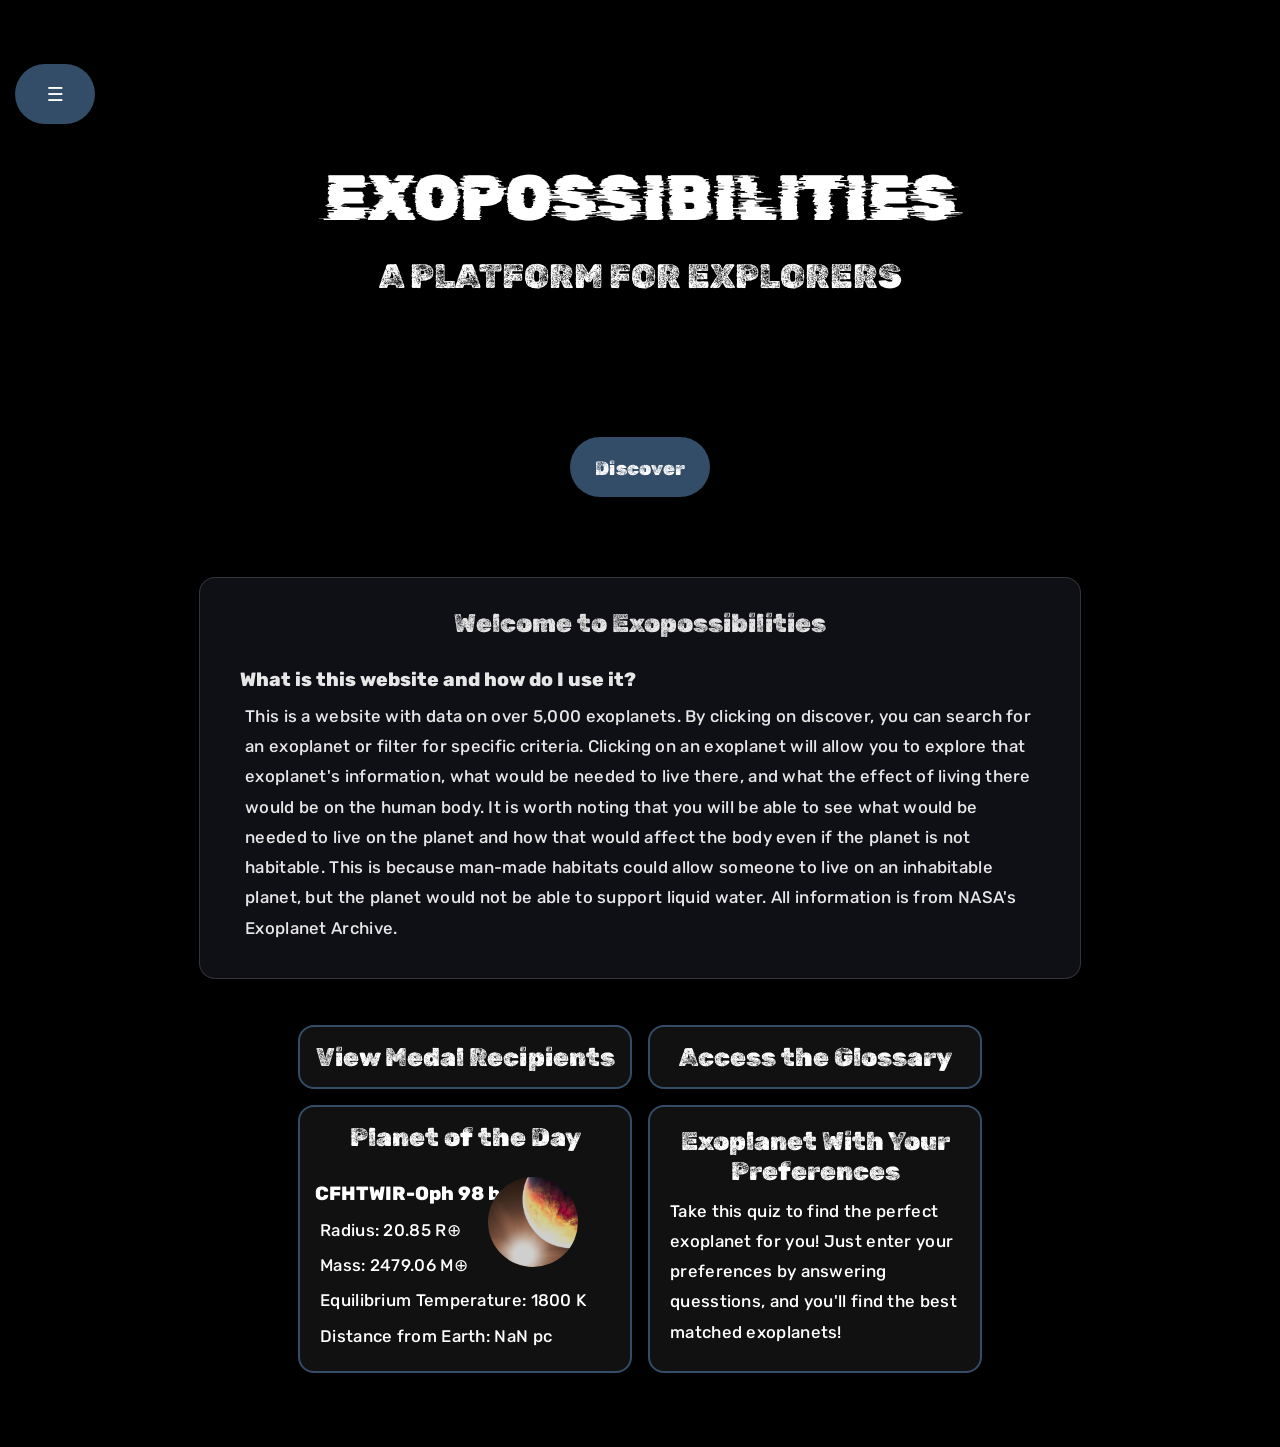
==== index.html @ 5597561e "middle of map feature" ====
<!DOCTYPE html>
<html>
    <style>
     @import url('https://fonts.googleapis.com/css2?family=Rubik+Dirt&family=Rubik+Doodle+Shadow&family=Rubik+Glitch&family=Rubik+Mono+One&family=Rubik:ital,wght@0,300..900;1,300..900&display=swap');
    </style>
    <head>
      <meta name="viewport" content="width=device-width, initial-scale=1.0">
        <title>Exopossibilities</title>
        <link rel = "stylesheet" type = "text/css" href = "stylesheets/index.css"/>
        <link rel = "stylesheet" type = "text/css" href = "stylesheets/nav-menu.css"/>
    </head>
    <body>
            <div class = "blank_space"></div>
            <h1>EXOPOSSIBILITIES</h1>
            <h2>A PLATFORM FOR EXPLORERS</h2>
            <div class = "blank_space"></div>
            <span id = "Discover" onclick = "window.location.href = 'discover.html'">Discover</span>
            <span id = "display-nav-button" onclick = "displayNav()">☰</span>
            <div id = "side-bar">
              <span id = "d" onclick = "window.location.href = 'discover.html'"><p>Discover</p></span>
              <span id = "g" onclick = "window.location.href = 'glossary.html'"><p>Glossary</p></span>
              <span id = "h" onclick = "window.location.href = 'index.html'"><p>Home</p></span>
              <span id = "m" onclick = "window.location.href = 'map.html'"><p>Map</p></span>
              <span id = "q" onclick = "window.location.href = 'quiz.html'"><p>Quiz</p></span>
              <span id = "t" onclick = "navPlanetOfTheDay()"><p>Today's Planet</p></span>
            </div>
            <div class="info-card">
               <h3>Welcome to Exopossibilities</h3>
               <h4>What is this website and how do I use it?</h4>
               <p>This is a website with data on over 5,000 exoplanets. By clicking on discover, you can search for an exoplanet or filter for specific criteria. Clicking on an exoplanet
               will allow you to explore that exoplanet's information, what would be needed to live there, and what the effect of living there would be on the human body. It is worth noting
               that you will be able to see what would be needed to live on the planet and how that would affect the body even if the planet is not habitable. This is because man-made habitats
               could allow someone to live on an inhabitable planet, but the planet would not be able to support liquid water. All information is from NASA's Exoplanet Archive.</p>
            </div>
            <div class="features">
            <div id="medalists">
                <h3>View Medal Recipients</h3>
              </div>
            <span id="glossary" onclick = "window.location.href = 'glossary.html'">
                <h3>Access the Glossary</h3>
            </span>
              <div id="planet-of-the-day"></div>
              <span id = "quiz" onclick = "window.location.href = 'quiz.html'">
                <h3>Exoplanet With Your Preferences</h3>
                <p>Take this quiz to find the perfect exoplanet for you! Just enter your preferences by answering quesstions, and you'll find the best matched exoplanets!</p>
              </span>
            <script src="jsFiles/s.js"></script>
            <script src="jsFiles/img.js"></script>
        <script src="jsFiles/nav.js"></script>
        </div>
    </body>
</html>
---- stylesheets/index.css ----
h1 {
    font-size: 4rem;
    display: flex;
    flex-direction: row;
    justify-content: center;
    padding: 20px, 50px;
    margin: 20px;
    font-family: "Rubik Glitch", system-ui;
    font-weight: 400;
    font-style: normal;
}

h2 {
    display: flex;
    flex-direction: row;
    justify-content: center;
    padding: 20px, 50px;
    margin: 20px;
    font-family: "Rubik Dirt", system-ui;
  font-weight: 400;
  font-style: normal;
  font-size: 34px;
}

.info-card {
    max-width: 800px;
    margin: 80px auto 0 auto;
    padding: 30px 40px;
    background-color: rgba(20, 20, 30, 0.75);
    border: 1px solid rgba(255, 255, 255, 0.15);
    border-radius: 16px;
    backdrop-filter: blur(6px);
    color: rgb(230, 230, 230);
}

h3 {
    display: flex;
    flex-direction: row;
    justify-content: center;
    font-size: 1.6rem;
    margin: 0 0 10px 0;
    font-family: "Rubik Dirt", system-ui;
  font-weight: 400;
  font-style: normal;
  text-align: center;
}

h4 {
    font-size: 1.2rem;
    font-weight: normal;
    margin: 30px 0 10px 0;
    font-family: "Rubik", sans-serif;
  font-optical-sizing: auto;
  font-weight: 800;
  font-style: normal;
}

p {
    font-size: 1.05rem;
    line-height: 1.8;
    letter-spacing: 0.3px;
    margin: 0;
    font-family: "Rubik", sans-serif;
  font-optical-sizing: auto;
  font-weight: 400;
  font-style: normal;
}

.blank_space {
    margin-top: 20px;
    display: flex;
    flex-direction: row;
    justify-content: left;
    padding: 60px;
}

body {
    background-image: url('../images/home_background.png');
    background-repeat: repeat-y;
    background-size: 100%;
    background-position: center;
    color: white;
    background-color: black;
}

#Discover {
    cursor: pointer;
    background-color: rgb(51, 76, 103);
    font-size: 1.2rem;
    display: flex;
    flex-direction: row;
    justify-content: center;
    padding: 20px;
    width: 100px;
    height: 20px;
    border-radius: 9999px;
    z-index: 10;
    margin: 0 auto 30px auto;
    font-family: "Rubik Dirt", system-ui;
  font-weight: 400;
  font-style: normal;
}

#Discover:hover {
    background-color: rgb(121, 142, 174);
}

.features {
  display: grid;
  grid-template-columns: repeat(2, max-content);
  gap: 1rem;
  padding: 1rem;
  justify-content: center;
}

#planet-of-the-day, #quiz, #medalists, #glossary {
    position: relative;
    background-color: #111;
    border: 2px solid rgb(51, 76, 103);
    width: 300px;
    border-radius: 16px;
    padding: 15px;
    align-content: center;
  margin-bottom: 50px;
}

#planet-of-the-day:hover, #quiz:hover, #medalists:hover, #glossary:hover {
   border-color: rgb(121, 142, 174)
}

#medalists, #glossary {
  margin-top: 30px;
  margin-bottom: 0;
  text-align: center;
  h3 {
    margin: 0;
  }
}

.planet-type-wrapper {
  position: absolute;
  top: 70px;
  right: 52px;
  width: 90px;
  height: 90px;
  display: flex;
  align-items: center;
  justify-content: center;
}

.planet-type-img {
  width: 100%;
  height: 100%;
  border-radius: 50%;
  object-fit: cover;
  display: block;
}

body {
  animation: fadeIn 1s ease-in;
}
@keyframes fadeIn {
  from { opacity: 0; }
  to { opacity: 1; }
}

@media screen and (max-width: 480px) {
  h1 { 
    font-size: 2.1rem;
    padding-left: auto;
    padding-right: auto;
    width: fit-content;
    margin: 20px auto;
    justify-content: center;
    justify-items: center;
  }
  h2 {font-size: 1.2rem; }
  body {
    overflow-x: hidden;
    padding-top: 75px;
  }
  .blank_space {padding: 0;}
  .features {
    width: fit-content;
    grid-template-columns: repeat(1, max-content);
    margin: 20px auto 0 auto;
    justify-content: center;
    justify-items: center;
  }
  #quiz, #planet-of-the-day, #glossary, #medalists {
    margin-bottom: 15px;
    margin-top: 0;
  }
  #medalists {
    margin-top: 30px;
  }
  #quiz {
    margin-bottom: 30px;
  }
  #Discover, #display-nav-button {
    font-size: 1rem;
    padding: 10px;
    margin-bottom: 20px;
  }
}

.medalist-card {
  border: 2px solid gold;
  background: linear-gradient(135deg, #1a1a2e, #2a2a1e);
}

.medalist-card h3 {
  color: gold;
}

 .medalist-card h4 {
  font-size: .9rem;
  color: gold;
  display: flex;
  flex-direction: row;
  justify-content: center;
  margin: 0;
  padding: 8px 0 8px 0;
 }

.planet_card.medalist-card {
  box-shadow: 0 0 12px rgba(255, 215, 0, 0.4);
}
---- stylesheets/nav-menu.css ----
#display-nav-button, #share-button {
  position: fixed;
    top: 64px;
    cursor: pointer;
    background-color: rgb(51, 76, 103);
    display: flex;
    flex-direction: row;
    justify-content: center;
    text-align: center;
    align-items: center;
    padding: 20px;
    width: 40px;
    height: 20px;
    border-radius: 9999px;
    z-index: 10;
    font-family: "Rubik Dirt", system-ui;
  font-style: normal;
  z-index: 21;
}

#display-nav-button {
  left: 15px;
  font-weight: 600;
  font-size: 1.2rem;
}

#share-button {
  left: 100px;
  font-weight: 400;
  font-size: 1.4rem;
}

#side-bar {
  position: fixed;
  display: none;
  flex-direction: column;
  gap: 20px;
  width: 110px;
  text-align: center;
  height: 100%;
  top: 0;
  left: 0;
  background-color: rgba(20, 20, 30, 0.75);
  border: 1px solid rgba(255, 255, 255, 0.15);
  backdrop-filter: blur(6px);
  color: rgb(230, 230, 230);
  padding-top: 160px;
  justify-items: center;
  z-index: 20;
}

#d:hover, #h:hover, #g:hover, #q:hover, #t:hover {
  width: min-content;
  padding: 10px;
  margin: -10px auto;
  background-color: rgb(121, 142, 174);
  border-radius: 999px;
  cursor: pointer;
}

#display-nav-button:hover {
    background-color: rgb(121, 142, 174);
}

p {
    font-size: 1.05rem;
    line-height: 1.8;
    margin: 5px;
    font-family: "Rubik", sans-serif;
  font-optical-sizing: auto;
  font-weight: 450;
  font-style: normal;
}

@media print {
  #display-nav-button, #share-button {
    display: none;
  }
}
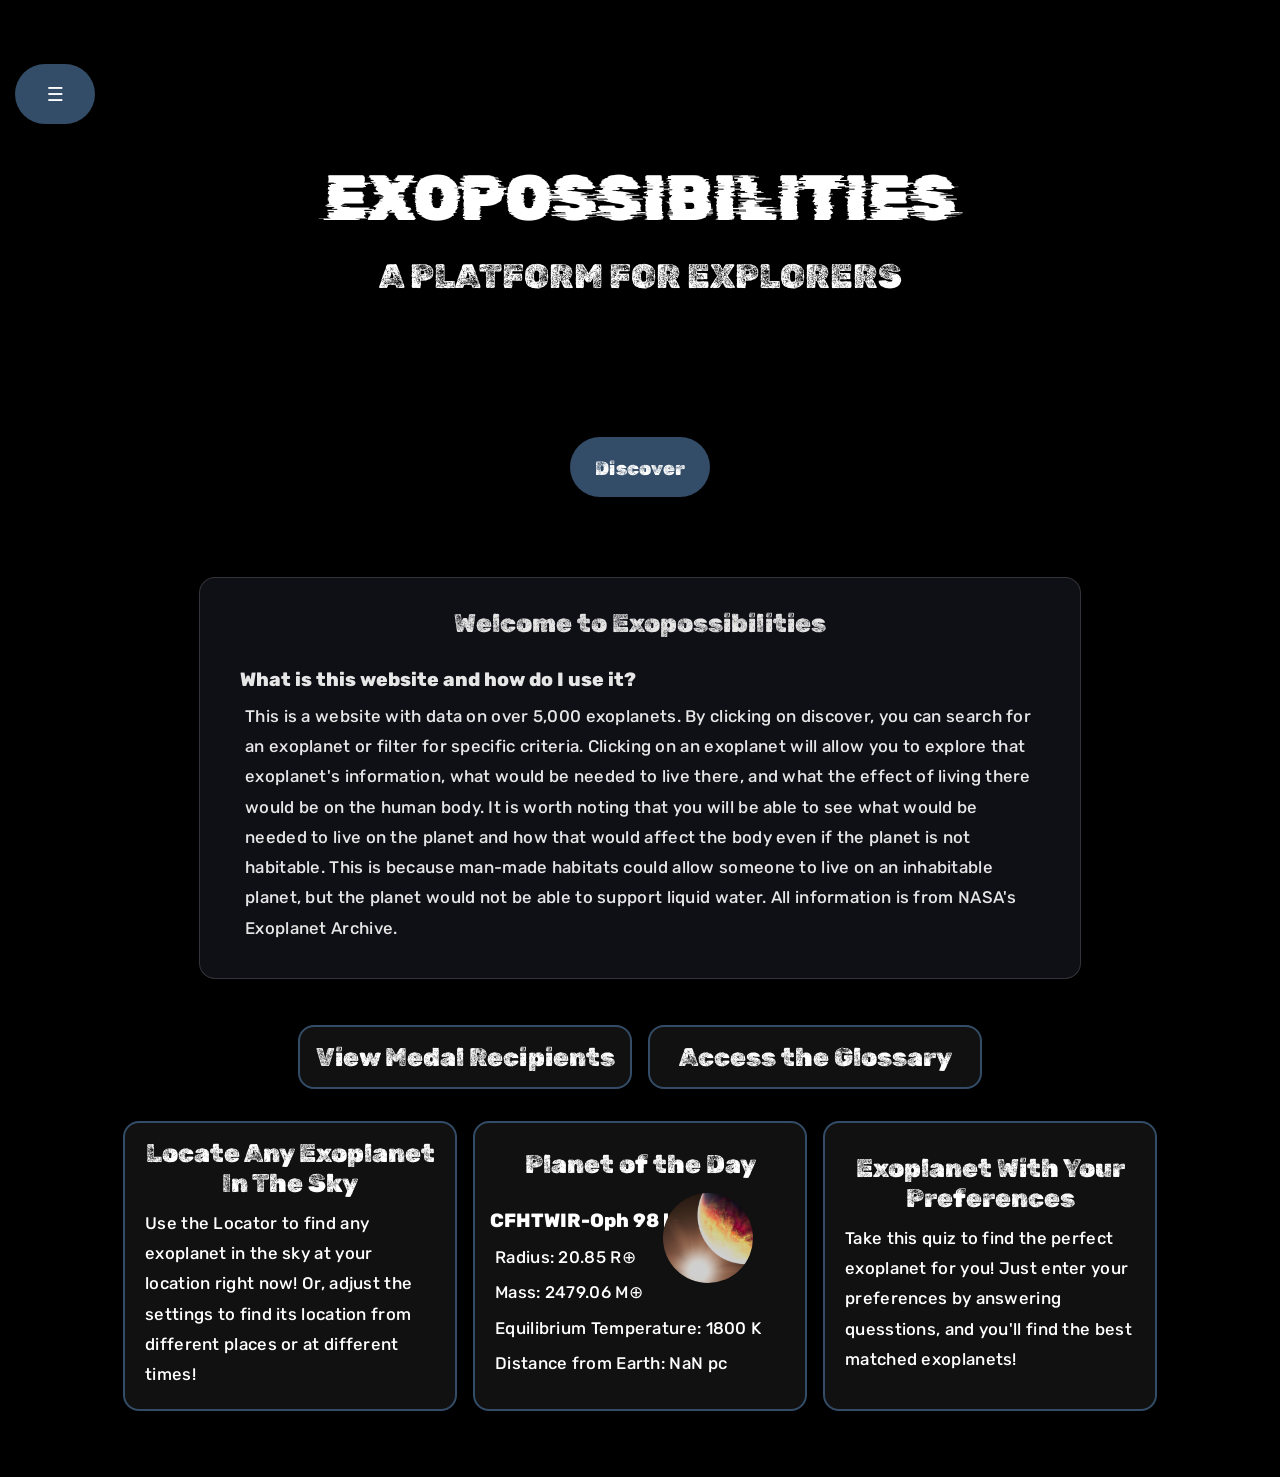
==== commit b7d13b04: "added locator to home pg" ====
--- a/index.html
+++ b/index.html
@@ -1,9 +1,9 @@
 <!DOCTYPE html>
 <html>
+    <head>
     <style>
      @import url('https://fonts.googleapis.com/css2?family=Rubik+Dirt&family=Rubik+Doodle+Shadow&family=Rubik+Glitch&family=Rubik+Mono+One&family=Rubik:ital,wght@0,300..900;1,300..900&display=swap');
     </style>
-    <head>
       <meta name="viewport" content="width=device-width, initial-scale=1.0">
         <title>Exopossibilities</title>
         <link rel = "stylesheet" type = "text/css" href = "stylesheets/index.css"/>
@@ -20,7 +20,7 @@
               <span id = "d" onclick = "window.location.href = 'discover.html'"><p>Discover</p></span>
               <span id = "g" onclick = "window.location.href = 'glossary.html'"><p>Glossary</p></span>
               <span id = "h" onclick = "window.location.href = 'index.html'"><p>Home</p></span>
-              <span id = "m" onclick = "window.location.href = 'map.html'"><p>Map</p></span>
+              <span id = "m" onclick = "window.location.href = 'map.html'"><p>Locator</p></span>
               <span id = "q" onclick = "window.location.href = 'quiz.html'"><p>Quiz</p></span>
               <span id = "t" onclick = "navPlanetOfTheDay()"><p>Today's Planet</p></span>
             </div>
@@ -32,21 +32,27 @@
                that you will be able to see what would be needed to live on the planet and how that would affect the body even if the planet is not habitable. This is because man-made habitats
                could allow someone to live on an inhabitable planet, but the planet would not be able to support liquid water. All information is from NASA's Exoplanet Archive.</p>
             </div>
-            <div class="features">
+              <div class="features1">
             <div id="medalists">
                 <h3>View Medal Recipients</h3>
               </div>
             <span id="glossary" onclick = "window.location.href = 'glossary.html'">
                 <h3>Access the Glossary</h3>
             </span>
+              </div>
+              <div class="features2">
+            <span id="locator" onclick="window.location.href = 'map.html'">
+              <h3>Locate Any Exoplanet In The Sky</h3>
+              <p>Use the Locator to find any exoplanet in the sky at your location right now! Or, adjust the settings to find its location from different places or at different times!</p>
+            </span>
               <div id="planet-of-the-day"></div>
               <span id = "quiz" onclick = "window.location.href = 'quiz.html'">
                 <h3>Exoplanet With Your Preferences</h3>
                 <p>Take this quiz to find the perfect exoplanet for you! Just enter your preferences by answering quesstions, and you'll find the best matched exoplanets!</p>
               </span>
+              </div>
             <script src="jsFiles/s.js"></script>
             <script src="jsFiles/img.js"></script>
         <script src="jsFiles/nav.js"></script>
-        </div>
     </body>
 </html> 
--- a/stylesheets/index.css
+++ b/stylesheets/index.css
@@ -105,15 +105,31 @@
     background-color: rgb(121, 142, 174);
 }
 
-.features {
+.features1 {
   display: grid;
   grid-template-columns: repeat(2, max-content);
   gap: 1rem;
   padding: 1rem;
   justify-content: center;
-}
-
-#planet-of-the-day, #quiz, #medalists, #glossary {
+  margin-top: 30px;
+  margin-bottom: 0;
+  text-align: center;
+  h3 {
+    margin: 0;
+  }
+}
+
+.features2 {
+  display: grid;
+  grid-template-columns: repeat(3, max-content);
+  gap: 1rem;
+  padding: 1rem;
+  justify-content: center;
+  margin: 0;
+  margin-bottom: 50px;
+}
+
+#planet-of-the-day, #quiz, #medalists, #glossary, #locator {
     position: relative;
     background-color: #111;
     border: 2px solid rgb(51, 76, 103);
@@ -121,20 +137,10 @@
     border-radius: 16px;
     padding: 15px;
     align-content: center;
-  margin-bottom: 50px;
-}
-
-#planet-of-the-day:hover, #quiz:hover, #medalists:hover, #glossary:hover {
+}
+
+#planet-of-the-day:hover, #quiz:hover, #medalists:hover, #glossary:hover, #locator:hover {
    border-color: rgb(121, 142, 174)
-}
-
-#medalists, #glossary {
-  margin-top: 30px;
-  margin-bottom: 0;
-  text-align: center;
-  h3 {
-    margin: 0;
-  }
 }
 
 .planet-type-wrapper {
@@ -180,14 +186,14 @@
     padding-top: 75px;
   }
   .blank_space {padding: 0;}
-  .features {
+  .features1, .features2 {
     width: fit-content;
     grid-template-columns: repeat(1, max-content);
     margin: 20px auto 0 auto;
     justify-content: center;
     justify-items: center;
   }
-  #quiz, #planet-of-the-day, #glossary, #medalists {
+  #quiz, #planet-of-the-day, #glossary, #medalists, #locator {
     margin-bottom: 15px;
     margin-top: 0;
   }
--- a/stylesheets/nav-menu.css
+++ b/stylesheets/nav-menu.css
@@ -49,7 +49,7 @@
   z-index: 20;
 }
 
-#d:hover, #h:hover, #g:hover, #q:hover, #t:hover {
+#d:hover, #h:hover, #g:hover, #m:hover, #q:hover, #t:hover {
   width: min-content;
   padding: 10px;
   margin: -10px auto;
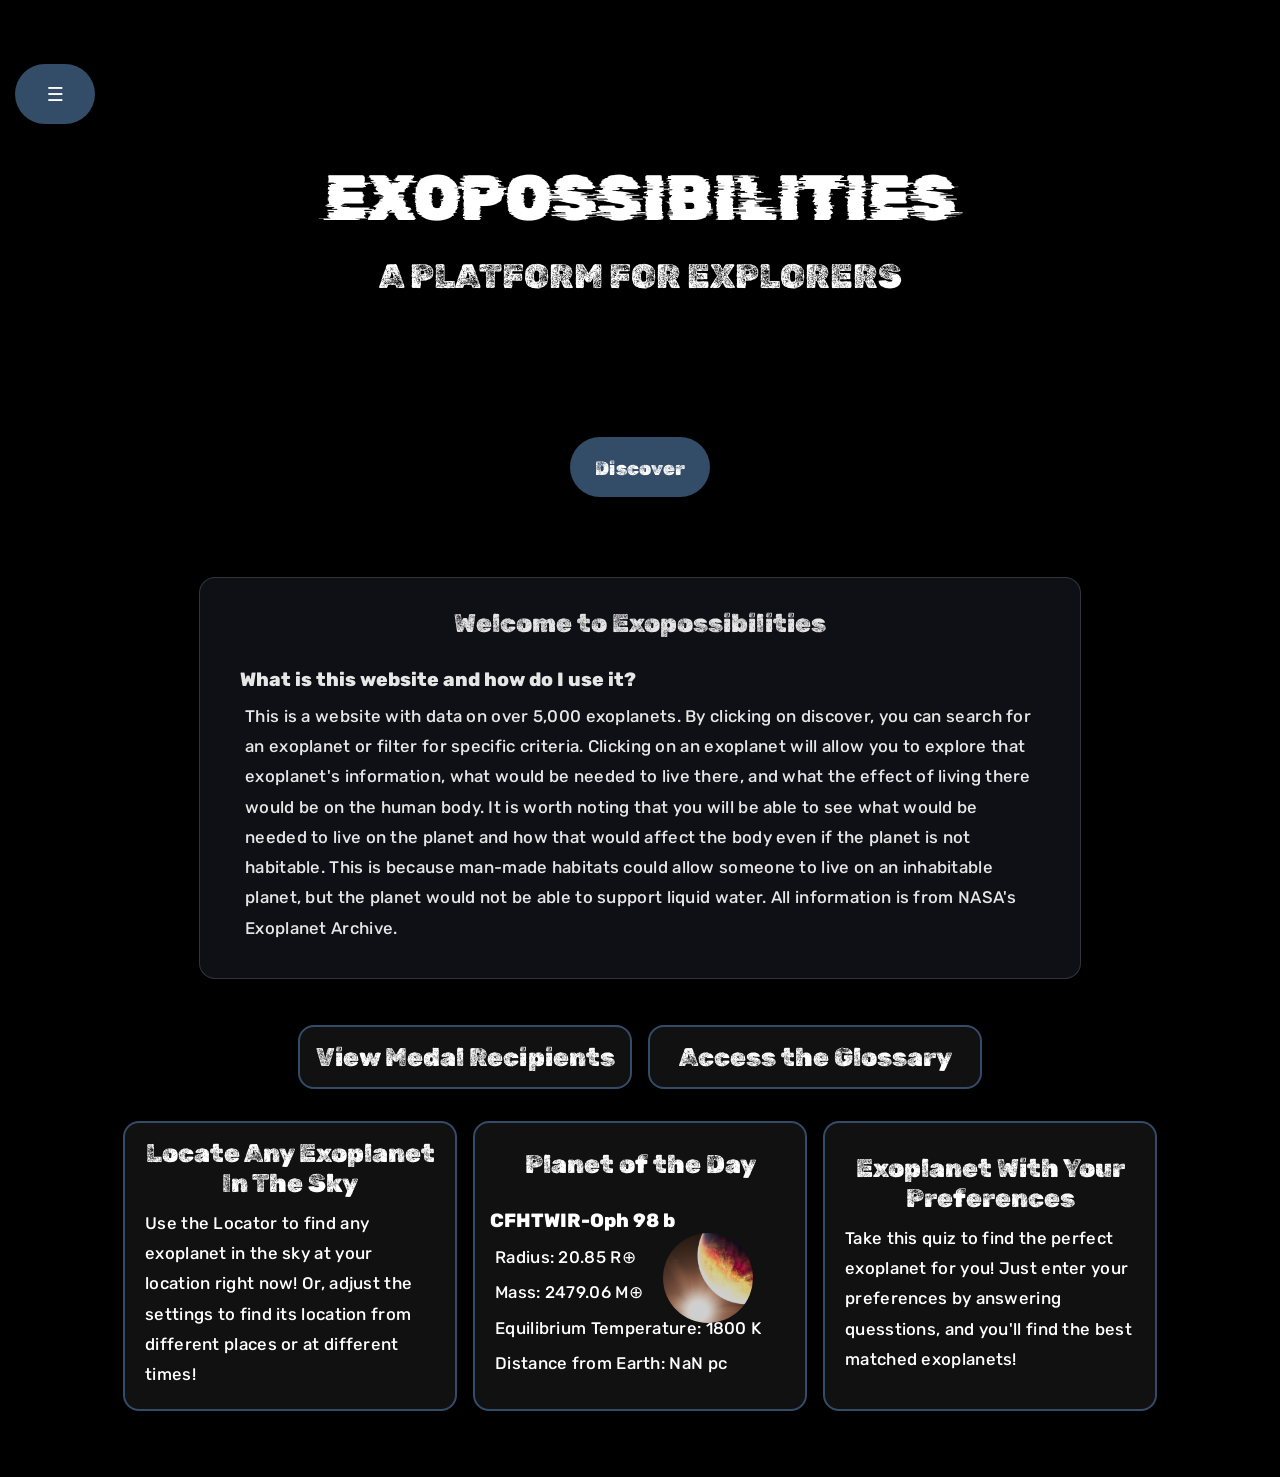
==== commit 722424aa: "back button" ====
--- a/index.html
+++ b/index.html
@@ -17,6 +17,7 @@
             <span id = "Discover" onclick = "window.location.href = 'discover.html'">Discover</span>
             <span id = "display-nav-button" onclick = "displayNav()">☰</span>
             <div id = "side-bar">
+              <span id="b" onclick="history.back()">← Back</span>
               <span id = "d" onclick = "window.location.href = 'discover.html'"><p>Discover</p></span>
               <span id = "g" onclick = "window.location.href = 'glossary.html'"><p>Glossary</p></span>
               <span id = "h" onclick = "window.location.href = 'index.html'"><p>Home</p></span>
--- a/stylesheets/index.css
+++ b/stylesheets/index.css
@@ -145,7 +145,7 @@
 
 .planet-type-wrapper {
   position: absolute;
-  top: 70px;
+  top: 110px;
   right: 52px;
   width: 90px;
   height: 90px;
@@ -189,9 +189,12 @@
   .features1, .features2 {
     width: fit-content;
     grid-template-columns: repeat(1, max-content);
-    margin: 20px auto 0 auto;
+    margin: 0 auto 0 auto;
     justify-content: center;
     justify-items: center;
+  }
+  .features1 {
+    margin-top: 20px;
   }
   #quiz, #planet-of-the-day, #glossary, #medalists, #locator {
     margin-bottom: 15px;
--- a/stylesheets/nav-menu.css
+++ b/stylesheets/nav-menu.css
@@ -49,7 +49,7 @@
   z-index: 20;
 }
 
-#d:hover, #h:hover, #g:hover, #m:hover, #q:hover, #t:hover {
+#d:hover, #h:hover, #g:hover, #m:hover, #q:hover, #t:hover, b:hover {
   width: min-content;
   padding: 10px;
   margin: -10px auto;
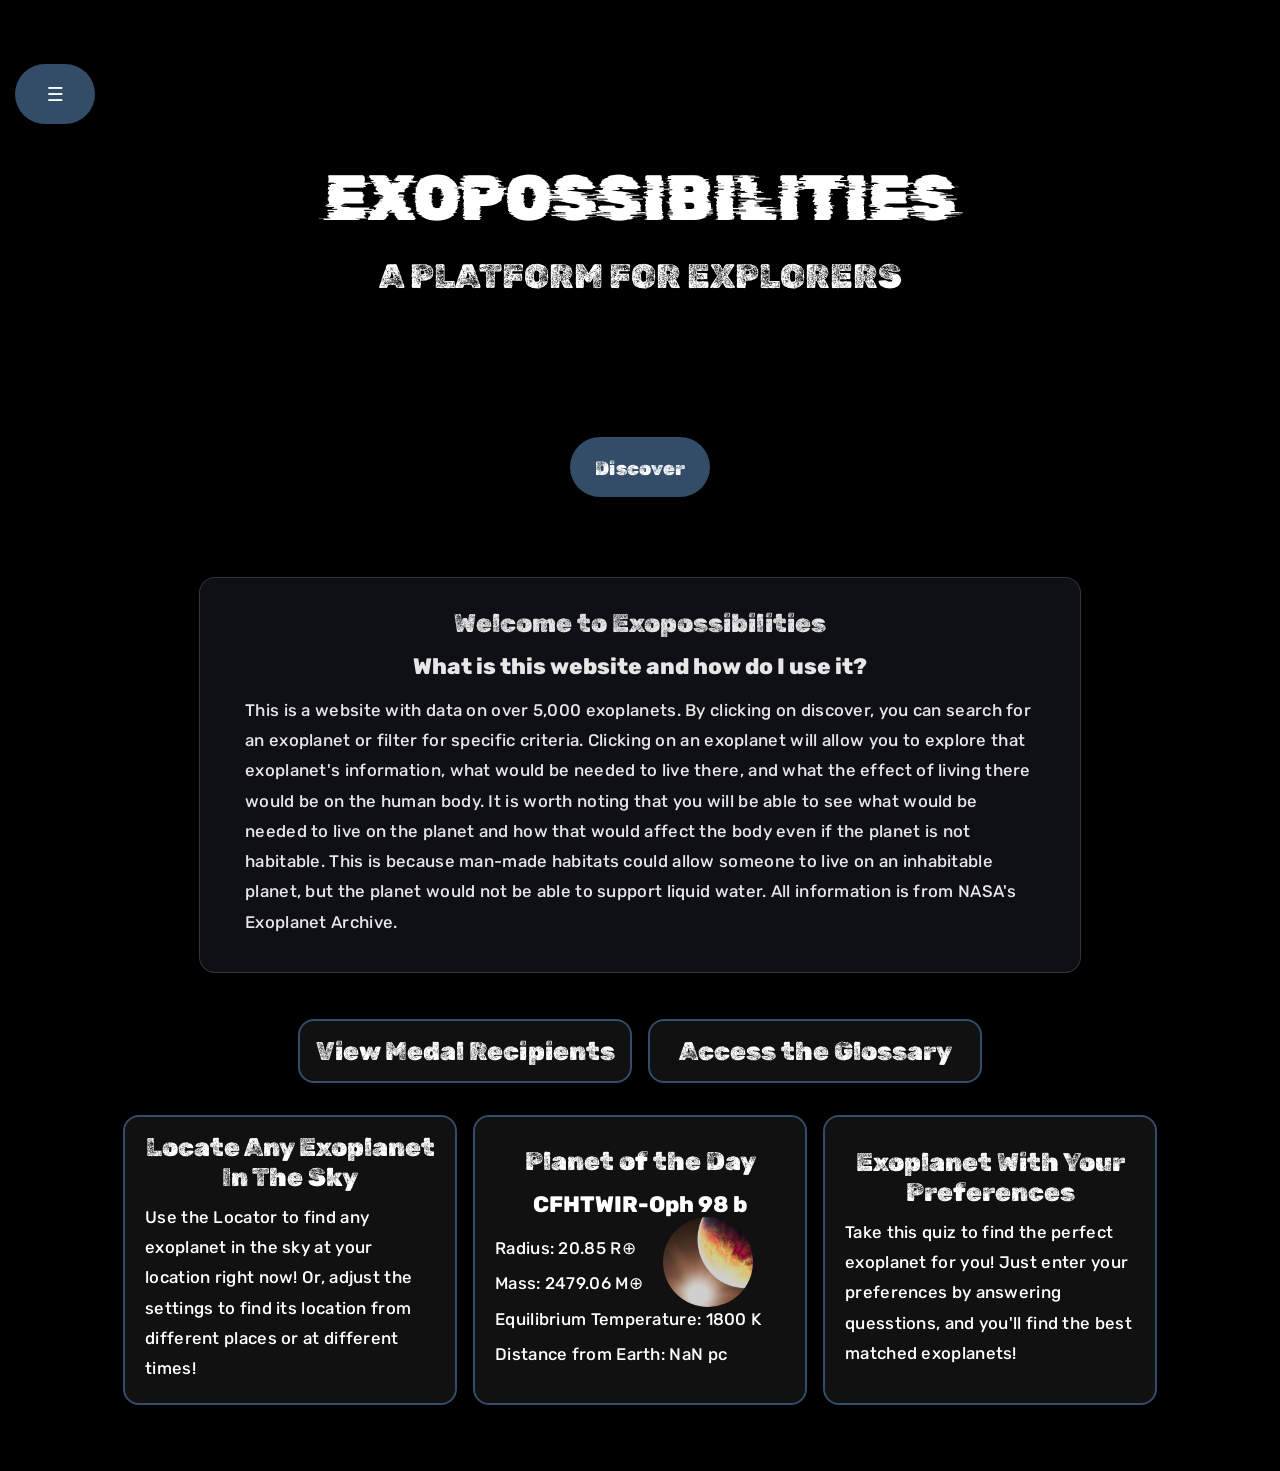
==== commit 9a2f6057: "styling and fixed error" ====
--- a/index.html
+++ b/index.html
@@ -17,7 +17,7 @@
             <span id = "Discover" onclick = "window.location.href = 'discover.html'">Discover</span>
             <span id = "display-nav-button" onclick = "displayNav()">☰</span>
             <div id = "side-bar">
-              <span id="b" onclick="history.back()">← Back</span>
+              <span id="b" onclick="history.back()"><p>Back</p></span>
               <span id = "d" onclick = "window.location.href = 'discover.html'"><p>Discover</p></span>
               <span id = "g" onclick = "window.location.href = 'glossary.html'"><p>Glossary</p></span>
               <span id = "h" onclick = "window.location.href = 'index.html'"><p>Home</p></span>
@@ -52,8 +52,8 @@
                 <p>Take this quiz to find the perfect exoplanet for you! Just enter your preferences by answering quesstions, and you'll find the best matched exoplanets!</p>
               </span>
               </div>
+            <script src="jsFiles/img.js"></script>
             <script src="jsFiles/s.js"></script>
-            <script src="jsFiles/img.js"></script>
-        <script src="jsFiles/nav.js"></script>
+            <script src="jsFiles/nav.js"></script>
     </body>
 </html> 
--- a/stylesheets/index.css
+++ b/stylesheets/index.css
@@ -46,13 +46,14 @@
 }
 
 h4 {
-    font-size: 1.2rem;
+    font-size: 1.4rem;
     font-weight: normal;
-    margin: 30px 0 10px 0;
+    margin: 15px 0 15px 0;
     font-family: "Rubik", sans-serif;
   font-optical-sizing: auto;
   font-weight: 800;
   font-style: normal;
+  text-align: center;
 }
 
 p {
@@ -145,7 +146,7 @@
 
 .planet-type-wrapper {
   position: absolute;
-  top: 110px;
+  top: 100px;
   right: 52px;
   width: 90px;
   height: 90px;
@@ -211,6 +212,9 @@
     padding: 10px;
     margin-bottom: 20px;
   }
+  .planet-type-wrapper {
+    top: 80px;
+  }
 }
 
 .medalist-card {
--- a/stylesheets/nav-menu.css
+++ b/stylesheets/nav-menu.css
@@ -1,4 +1,4 @@
-#display-nav-button, #share-button {
+#display-nav-button, #share-button, #fav-button {
   position: fixed;
     top: 64px;
     cursor: pointer;
@@ -30,6 +30,12 @@
   font-size: 1.4rem;
 }
 
+#fav-button {
+  left: 185px;
+  font-weight: 400px;
+  font-size: 2.2rem;
+}
+
 #side-bar {
   position: fixed;
   display: none;
@@ -49,7 +55,7 @@
   z-index: 20;
 }
 
-#d:hover, #h:hover, #g:hover, #m:hover, #q:hover, #t:hover, b:hover {
+#d:hover, #h:hover, #g:hover, #m:hover, #q:hover, #t:hover, #b:hover {
   width: min-content;
   padding: 10px;
   margin: -10px auto;
@@ -58,7 +64,7 @@
   cursor: pointer;
 }
 
-#display-nav-button:hover {
+#display-nav-button:hover, #share-button:hover, #fav-button:hover {
     background-color: rgb(121, 142, 174);
 }
 
@@ -73,7 +79,7 @@
 }
 
 @media print {
-  #display-nav-button, #share-button {
+  #display-nav-button, #share-button, #fav-button {
     display: none;
   }
 }
